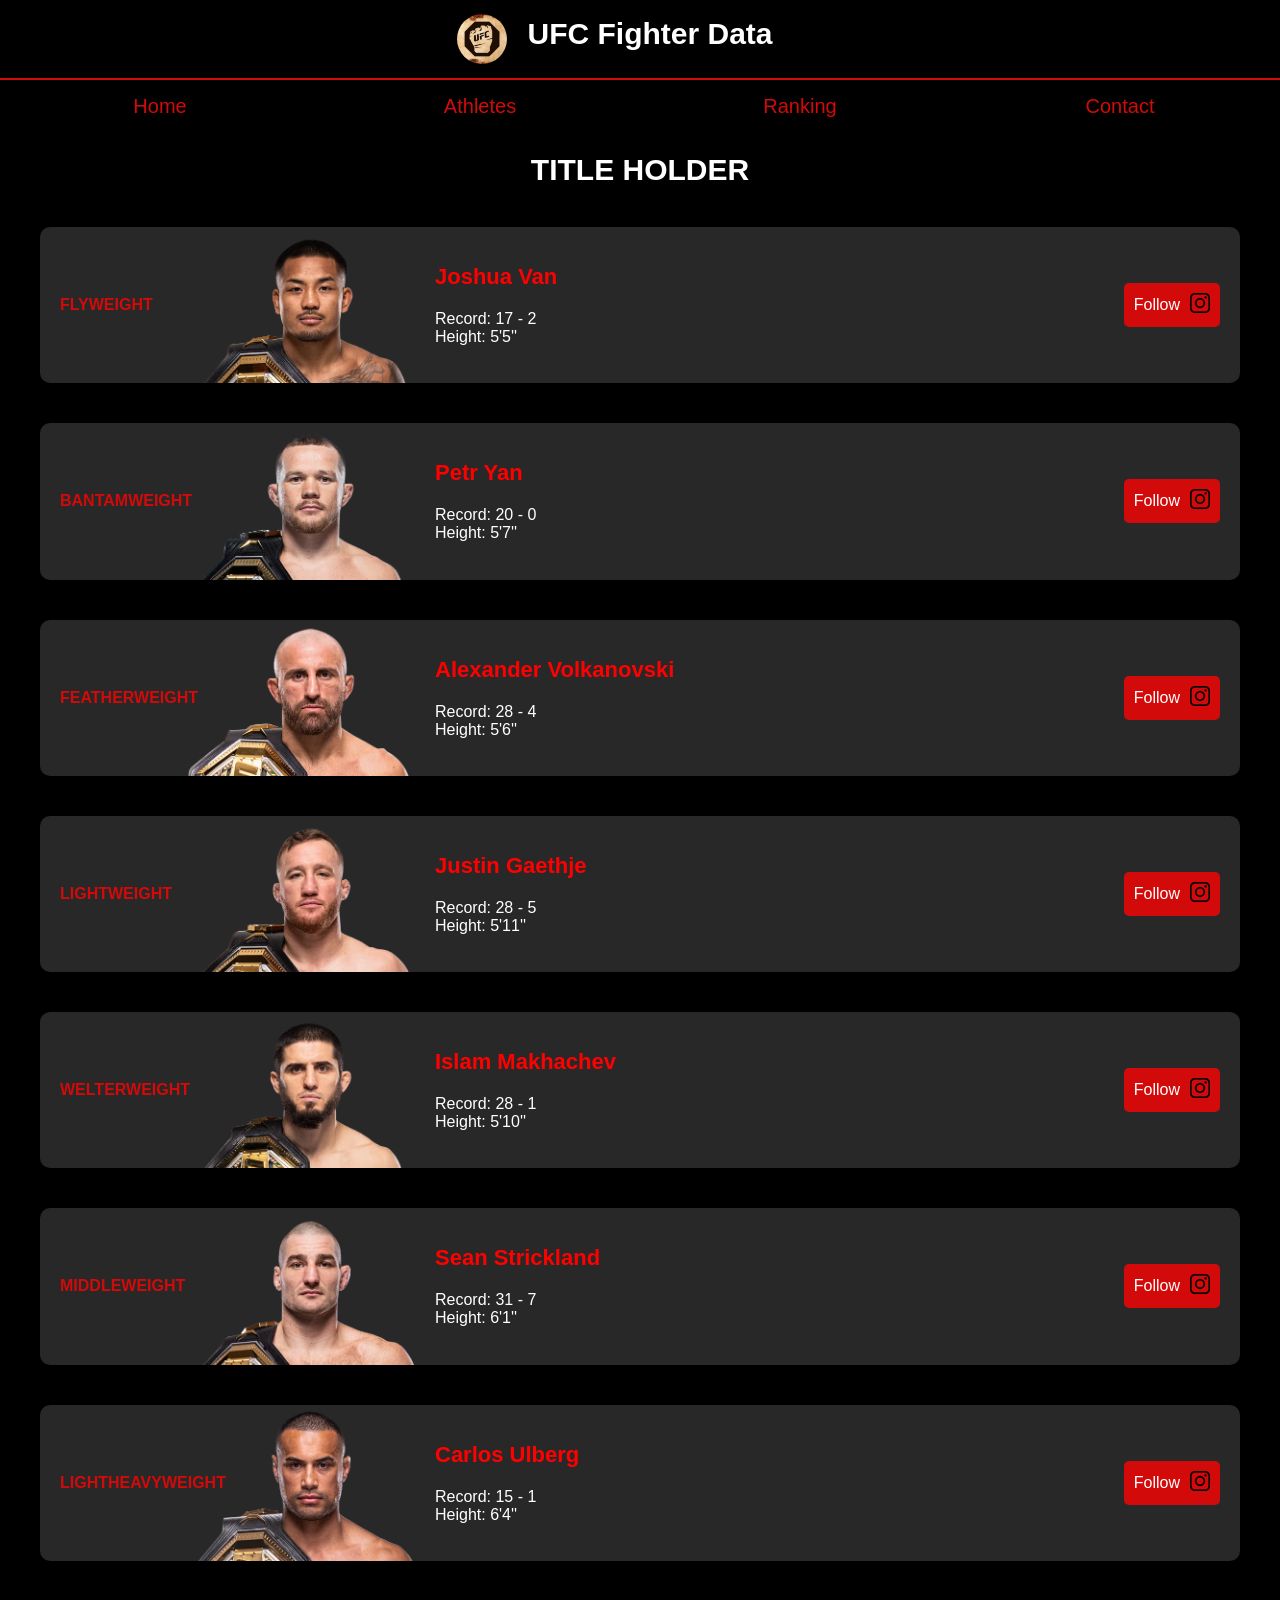
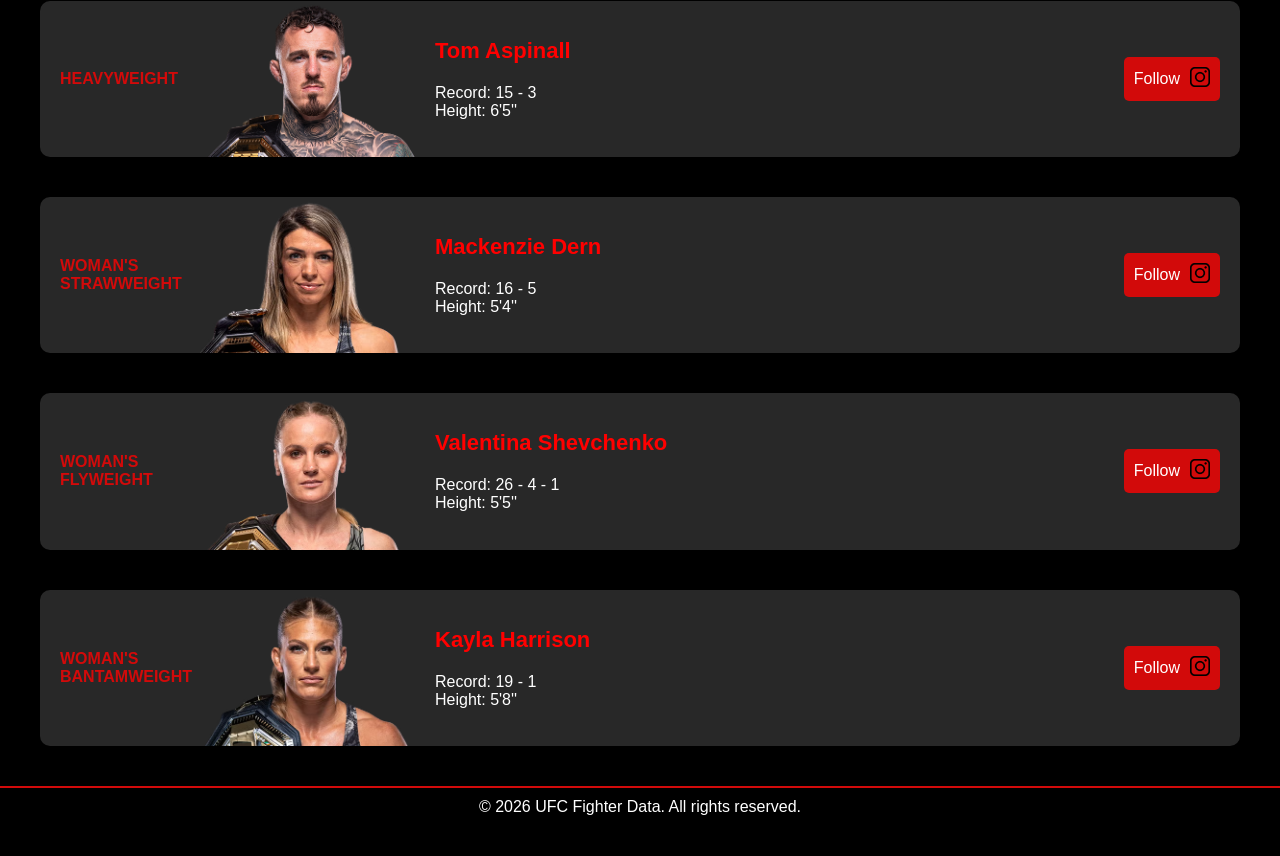
==== pages/athletes.html @ ac6c0c74 "Initial commit" ====
<!DOCTYPE html>
<html lang="en">
<head>
    <meta charset="UTF-8">
    <meta name="viewport" content="width=device-width, initial-scale=1.0">
    <link rel="icon" type="image/png" href="../images/favicon/favicon-96x96.png" sizes="96x96" >
    <link rel="icon" type="image/svg+xml" href="../images/favicon/favicon.svg" >
    <link rel="shortcut icon" href="../images/favicon/favicon.ico" >
    <link rel="apple-touch-icon" sizes="180x180" href="../images/favicon/apple-touch-icon.png" >
    <meta name="apple-mobile-web-app-title" content="UFC Data" >
    <link rel="manifest" href="../images/favicon/site.webmanifest" >
    <title>Athletes</title>
    <link rel="stylesheet" href="../styles/base.css">
    <link rel="stylesheet" href="../styles/athletes.css">
</head>
<body>
    <header>
        <img class="logo" src="../images/favicon/favicon-96x96.png" alt="UFC Logo">
        <h1>UFC Fighter Data</h1>

    </header>
    <button id="menu-button" class="menu-button">
        ☰
    </button>
        <nav id="menu">
            <ul>
                <li><a href="../index.html">Home</a></li>
                <li><a href="athletes.html">Athletes</a></li>
                <li><a href="ranking.html">Ranking</a></li>
                <li><a href="contact.html">Contact</a></li>
            </ul>
        </nav>
    
    <main>
        
            <h2>TITLE HOLDER</h2>

            <div class="athletes-container">

                <!-- Fighter 1 -->
                <div class="athletes-box">
                    <p class="weight-class3">FLYWEIGHT</p>
                    <img src="../images/VAN_JOSHUA_BELT.avif" alt="Joshua Van">

                    <div class="athletes-info">
                        <h3>Joshua Van</h3>

                        <p>Record: 17 - 2 </p>
                        <p>Height: 5'5''</p>
                    </div>
                        <div class="profile-link">
                        Follow
                        <a href="https://www.instagram.com/thefearlessmma1/" target="_blank" aria-label="Follow on Instagram">
                            <img src="../images/instagram.png" alt="Instagram">
                        </a>
                    </div>
                    
                </div>

                <!-- Fighter 2 -->
                <div class="athletes-box">
                    <p class="weight-class3">BANTAMWEIGHT</p>
                    <img src="../images/YAN_PETR_BELT.avif" alt="Petr Yan">

                    <div class="athletes-info">
                        <h3>Petr Yan</h3>

                        <p>Record: 20 - 0</p>
                        <p>Height: 5'7''</p>
                    </div>
                        
                    <div class="profile-link">
                        Follow
                        <a href="https://www.instagram.com/petr_yan/" target="_blank" aria-label="Follow on Instagram">
                            <img src="../images/instagram.png" alt="Instagram">
                        </a>
                    </div>
                    
                    
                </div>

                <!-- Fighter 3 -->
                <div class="athletes-box">
                    <p class="weight-class3">FEATHERWEIGHT</p>
                    <img src="../images/VOLKANOVSKI_ALEXANDER_BELT.avif" alt="Alexander Volkanovski">

                    <div class="athletes-info">
                        <h3>Alexander Volkanovski</h3>

                        

                        <p>Record: 28 - 4</p>
                        <p>Height: 5'6''</p>
                    </div>
                    <div class="profile-link">
                        Follow
                        <a href="https://www.instagram.com/alexvolkanovski/" target="_blank" aria-label="Follow on Instagram">
                            <img src="../images/instagram.png" alt="Instagram">
                        </a>
                    </div>
                    
                </div>


                <!-- Fighter 4 -->
                <div class="athletes-box">
                    <p class="weight-class3">LIGHTWEIGHT</p>
                    <img src="../images/GAETHJE_JUSTIN_BELT.avif" alt="Justin Gaethje">

                    <div class="athletes-info">
                        <h3>Justin Gaethje</h3>

                        <p>Record: 28 - 5</p>
                        <p>Height: 5'11''</p>
                    </div>
                    <div class="profile-link">
                        Follow
                        <a href="https://www.instagram.com/justin_gaethje/" target="_blank" aria-label="Follow on Instagram">
                            <img src="../images/instagram.png" alt="Instagram">
                        </a>
                    </div>
                    
                </div>

                <!-- Fighter 5 -->
                <div class="athletes-box">
                    <p class="weight-class3">WELTERWEIGHT</p>
                    <img src="../images/MAKHACHEV_ISLAM_BELT.avif" alt="Islam Makachev">

                    <div class="athletes-info">
                        <h3>Islam Makhachev</h3>

                        <p>Record: 28 - 1</p>
                        <p>Height: 5'10''</p>
                    </div>
                    <div class="profile-link">
                        Follow
                        <a href="https://www.instagram.com/islam_makhachev/" target="_blank" aria-label="Follow on Instagram">
                            <img src="../images/instagram.png" alt="Instagram">
                        </a>
                    </div>
                    
                </div>

            

                <!-- Fighter 6 -->
                <div class="athletes-box">
                    <p class="weight-class3">MIDDLEWEIGHT</p>
                    <img src="../images/STRICKLAND_SEAN_BELT.avif" alt="Sean Strickland">

                    <div class="athletes-info">
                        <h3>Sean Strickland</h3>

                        <p>Record: 31 - 7</p>
                        <p>Height: 6'1''</p>
                    </div>
                    <div class="profile-link">
                        Follow
                        <a href="https://www.instagram.com/stricklandmma/" target="_blank" aria-label="Follow on Instagram">
                            <img src="../images/instagram.png" alt="Instagram">
                        </a>
                    </div>
                    
                </div>


                <!-- Fighter 7 -->
                <div class="athletes-box">
                    <p class="weight-class3">LIGHTHEAVYWEIGHT</p>
                    <img src="../images/ULBERG_CARLOS_BELTMOCK.png" alt="Carlos Ulberg">

                    <div class="athletes-info">
                        <h3>Carlos Ulberg</h3>

                        <p>Record: 15 - 1</p>
                        <p>Height: 6'4''</p>
                    </div>
                    <div class="profile-link">
                        Follow
                        <a href="https://www.instagram.com/carlosulberg" target="_blank" aria-label="Follow on Instagram">
                            <img src="../images/instagram.png" alt="Instagram">
                        </a>
                    </div>
                    
                </div>

                <!-- Fighter 8 -->
                <div class="athletes-box">
                    <p class="weight-class3">HEAVYWEIGHT</p>
                    <img src="../images/ASPINALL_TOM_BELT.png" alt="Tom Aspinall">

                    <div class="athletes-info">
                        <h3>Tom Aspinall</h3>

                        <p>Record: 15 - 3</p>
                        <p>Height: 6'5''</p>
                    </div>
                    <div class="profile-link">
                        Follow
                        <a href="https://www.instagram.com/tomaspinallofficial" target="_blank" aria-label="Follow on Instagram">
                            <img src="../images/instagram.png" alt="Instagram">
                        </a>
                    </div>
                    
                </div>

                <!-- Fighter 9 -->
                <div class="athletes-box">
                    <p class="weight-class3">WOMAN'S STRAWWEIGHT</p>
                    <img src="../images/DERN_MACKENZIE_BELT.avif" alt="Mackenzie Dern">

                    <div class="athletes-info">
                        <h3>Mackenzie Dern</h3>

                        <p>Record: 16 - 5</p>
                        <p>Height: 5'4''</p>
                    </div>
                    <div class="profile-link">
                        Follow
                        <a href="https://www.instagram.com/mackenziedern" target="_blank" aria-label="Follow on Instagram">
                            <img src="../images/instagram.png" alt="Instagram">
                        </a>
                    </div>
                    
                </div>


                <!-- Fighter 10 -->
                <div class="athletes-box">
                    <p class="weight-class3">WOMAN'S FLYWEIGHT</p>
                    <img src="../images/SHEVCHENKO_VALENTINA_BELT.avif" alt="Valentina Shevchenko">

                    <div class="athletes-info">
                        <h3>Valentina Shevchenko</h3>

                        <p>Record: 26 - 4 - 1</p>
                        <p>Height: 5'5''</p>
                    </div>
                    <div class="profile-link">
                        Follow
                        <a href="https://www.instagram.com/bulletvalentina" target="_blank" aria-label="Follow on Instagram">
                            <img src="../images/instagram.png" alt="Instagram">
                        </a>
                    </div>
                    
                </div>

                <!-- Fighter 11 -->
                <div class="athletes-box">
                    <p class="weight-class3">WOMAN'S BANTAMWEIGHT</p>
                    <img src="../images/HARRISON_KAYLA_BELTMOCK.avif" alt="Kayla Harrison">

                    <div class="athletes-info">
                        <h3>Kayla Harrison</h3>

                        <p>Record: 19 - 1</p>
                        <p>Height: 5'8''</p>
                    </div>
                    <div class="profile-link">
                        Follow
                        <a href="https://www.instagram.com/kaylaharrisonofficial" target="_blank" aria-label="Follow on Instagram">
                            <img src="../images/instagram.png" alt="Instagram">
                        </a>
                    </div>
                    
                </div>

            </div>
        
        
        
    </main>
    <footer>
        <p>&copy; 2026 UFC Fighter Data. All rights reserved.</p>
    </footer>

    <script>
      const button = document.getElementById("menu-button");
      const menu = document.getElementById("menu");

      button.addEventListener("click", function () {
        menu.classList.toggle("show");
      });
    </script>
</body>
</html>
---- styles/base.css ----
*{
    margin: 0;
    padding: 0;
    box-sizing: border-box;
    font-family:Arial, Helvetica, sans-serif;
}

body{
    background-color:black;
    color: #fff;
    
}
main{
    max-width: 1200px;
    margin: 0 auto;
}

/* ===== Mobile First ===== */

 header{
    background-color: black;
    border-bottom: 2px solid #D20A0A;
    color: white;
    display: flex;
    flex-direction: column;
    align-items: center;
    flex-wrap: wrap;
    height: auto;
    padding: 10px;
   
}



h1{
    font-size: 30px;
    margin-bottom: 10px;
}


nav{
    font-size: 20px;
    display: none;
}

.menu-button{
    background-color: #111;
    color: white;
    width: 40px;
    height: 40px;
    
    
}
nav.show{
    display: block;
}

nav ul{
    display: flex;
    list-style: none;
    flex-direction: column;
    width: 100%;
    position: relative;
    left: 20px;
}

nav ul li{
    padding: 15px;
    border-bottom: 1px solid #D20A0A;
    display: block;
    width: 100%;
}

nav li:last-child{
    border: none;
}

nav a{
    text-decoration: none;
    color: #D20A0A; 
    transition: 0.3s;
}

nav li:hover{
    background-color: #1a1a1a;
    
    
}

.section-title{
    margin:30px;
}
.logo{
    width: 50px;
    height: 50px;
    border-radius: 50%;
    margin-right: 20px;
    
}

.banner{
    width: 100%;
    height: auto;
    display: block;
    margin: 20px auto;
    border-radius: 10px;
}

.banner-text h2{
    font-size: 30px;
}

.banner-text h3{
    top: -115px;
}

.banner-text h2,
.banner-text h3{
    display: flex;
    justify-content: center;
    align-items: center;
    margin-top: 20px;
    position: relative;
    top: -100px;
    left: 20px;
    color: white;
}




.featured-content .tag{
    color: #D20A0A;
    font-weight: bold;
    text-align: center;
}

.featured-content h2{
    font-size: 34px;
    margin-bottom: 10px;
    margin-top: 10px;
}

.description{
    font-size: 15px;
    margin-bottom: 20px;
}

.featured{
    display: flex;
    flex-direction: column;
    align-items: center;
    background: rgb(40, 40, 40);
    border-radius: 12px;
    overflow: hidden;
    padding: 40px;
    gap: 20px;
}

.featured-image{
    width: 100%;
    display: flex;
    justify-content: center;
    align-items: center;
}

.featured-image img{
    width: 100%;
    max-width: 300px;
    height: auto;
    object-fit: contain;
    border-radius: 10px;

}

.featured-content{
    width: 100%;
    color: white;
    text-align: center;
}

.btn{
    text-decoration: none;
    color: white;
    background-color: #D20A0A;
    padding: 10px;
    border-radius: 5px;
    width: auto;
    white-space: nowrap;
    display: inline-block;
}

.fighter-info h3{
    color: #D20A0A;
}
.fighter-info p{
    color: #fff;
}

.fighter-info{
    margin-top: 10px;
    display: flex;
    flex-direction: column;
    flex: 1;
}

.profile-link{
    align-self: center;
    margin-left: auto;
    margin-right: 20px;
    text-decoration: none;
    color: #fff;
    background-color: #D20A0A;
    padding: 10px;
    border-radius: 5px;
    display: flex;
    align-items: center;
    gap: 10px;

}
.profile-link img{
    width: 20px;
    height: auto;
}

.profile-link{
    transition: transform 0.3s ease;
    margin-top: 5px;    
}

.profile-link:hover{
    transform: scale(1.1); 
}
.fighter-card{
    background-color: rgb(40, 40, 40);
    margin: 20px auto;
    padding: 10px 0;
    display: flex;
    flex-direction: column;
    align-items: center;
    border-radius: 10px;
    gap: 10px;
    max-width: 350px;
    
}

.fighter-card div{
    margin-left: 20px;
}

.fighter-info .weight-class{
    font-weight: bold;
    margin-top: 10px;
}

footer{
    background-color: black;
    border-top: 2px solid #D20A0A;
    color: white;
    text-align: center;
    padding: 10px;
    width: 100%;
    height: 70px;
    margin-top: 25px;
    
}

/* ===== Tablet ===== */

@media (min-width: 768px){

    header{
        flex-direction: row;
        justify-content: center;
        height: 80px;
        
    }

    h1{
        margin-right: 50px;
    }

    .menu-button{
        display: none;
    }
    nav{
        display: block;
    }
    nav ul{
        flex-direction: row;
        
        position: static;
        margin: 0;
        flex: 1;
    }

    nav ul li{
        border: none;
        text-align: center;
        
    }

    .fighter-card{
    background-color: rgb(40, 40, 40);
    margin-bottom: 10px;
    display: flex;
    flex-direction: row;
    justify-items: center;
    border-radius: 10px;
    max-width: 1200px;
    }


    .featured-content .tag{
        text-align: left;
    }
    .banner{
        width: 90%;
    }

    .featured{
        flex-direction: row;
        justify-content: flex-start;
        gap: 40px;
    }

    .featured-image{
        width: auto;
        flex-shrink: 0;
        justify-content: flex-start; /* sang trái */
    }

    .featured-image img{
        width: 300px;      /* chỉnh nhỏ lại */
        max-width: none;
    }

    .featured-content{
        width: auto;
        flex: 1;
        text-align: left;
    }
    
   
    .profile-link{
        margin-right: 30px;
    }
    

}

/* Desktop Screen */
@media(min-width: 1024px){
    .menu-button{
        display: none;
    }
    

   
}
---- styles/athletes.css ----
h2{
    color: white;
    font-size: 30px;
    text-align: center;
    margin: 20px;
}

.athletes-box{
    display: flex;
    flex-direction: column;
    margin: 40px auto;
    background-color: rgb(40, 40, 40);
    border-radius: 10px;
    align-items: center;
   
    max-width: 350px;
}

.athletes-box .profile-link{
    margin: 15px auto;
}

.athletes-box > img{
    width: 250px;
}

.athletes-info{
    flex: 1;
}
.athletes-info h3{
    color: red;
    margin-bottom: 20px;
}

.weight-class3{
    color: #D20A0A;
    align-self: center;
    margin-left: 20px;
    font-weight: bold;
    width: 125px;
    flex-shrink: 0;
}

/* Tablet Screen */
@media(min-width:768px){
    .athletes-box img{
        margin: 0 auto;
    }
    .athletes-box{
    display: flex;
    flex-direction: row;
    margin-bottom: 40px;
    background-color: rgb(40, 40, 40);
    border-radius: 10px;
    max-width: 1200px;
    padding-right: 20px;
    }
    .athletes-info h3{
        font-size: 22px;
    }
}

/* Destop Screen */
@media(min-width:1024px) {

}
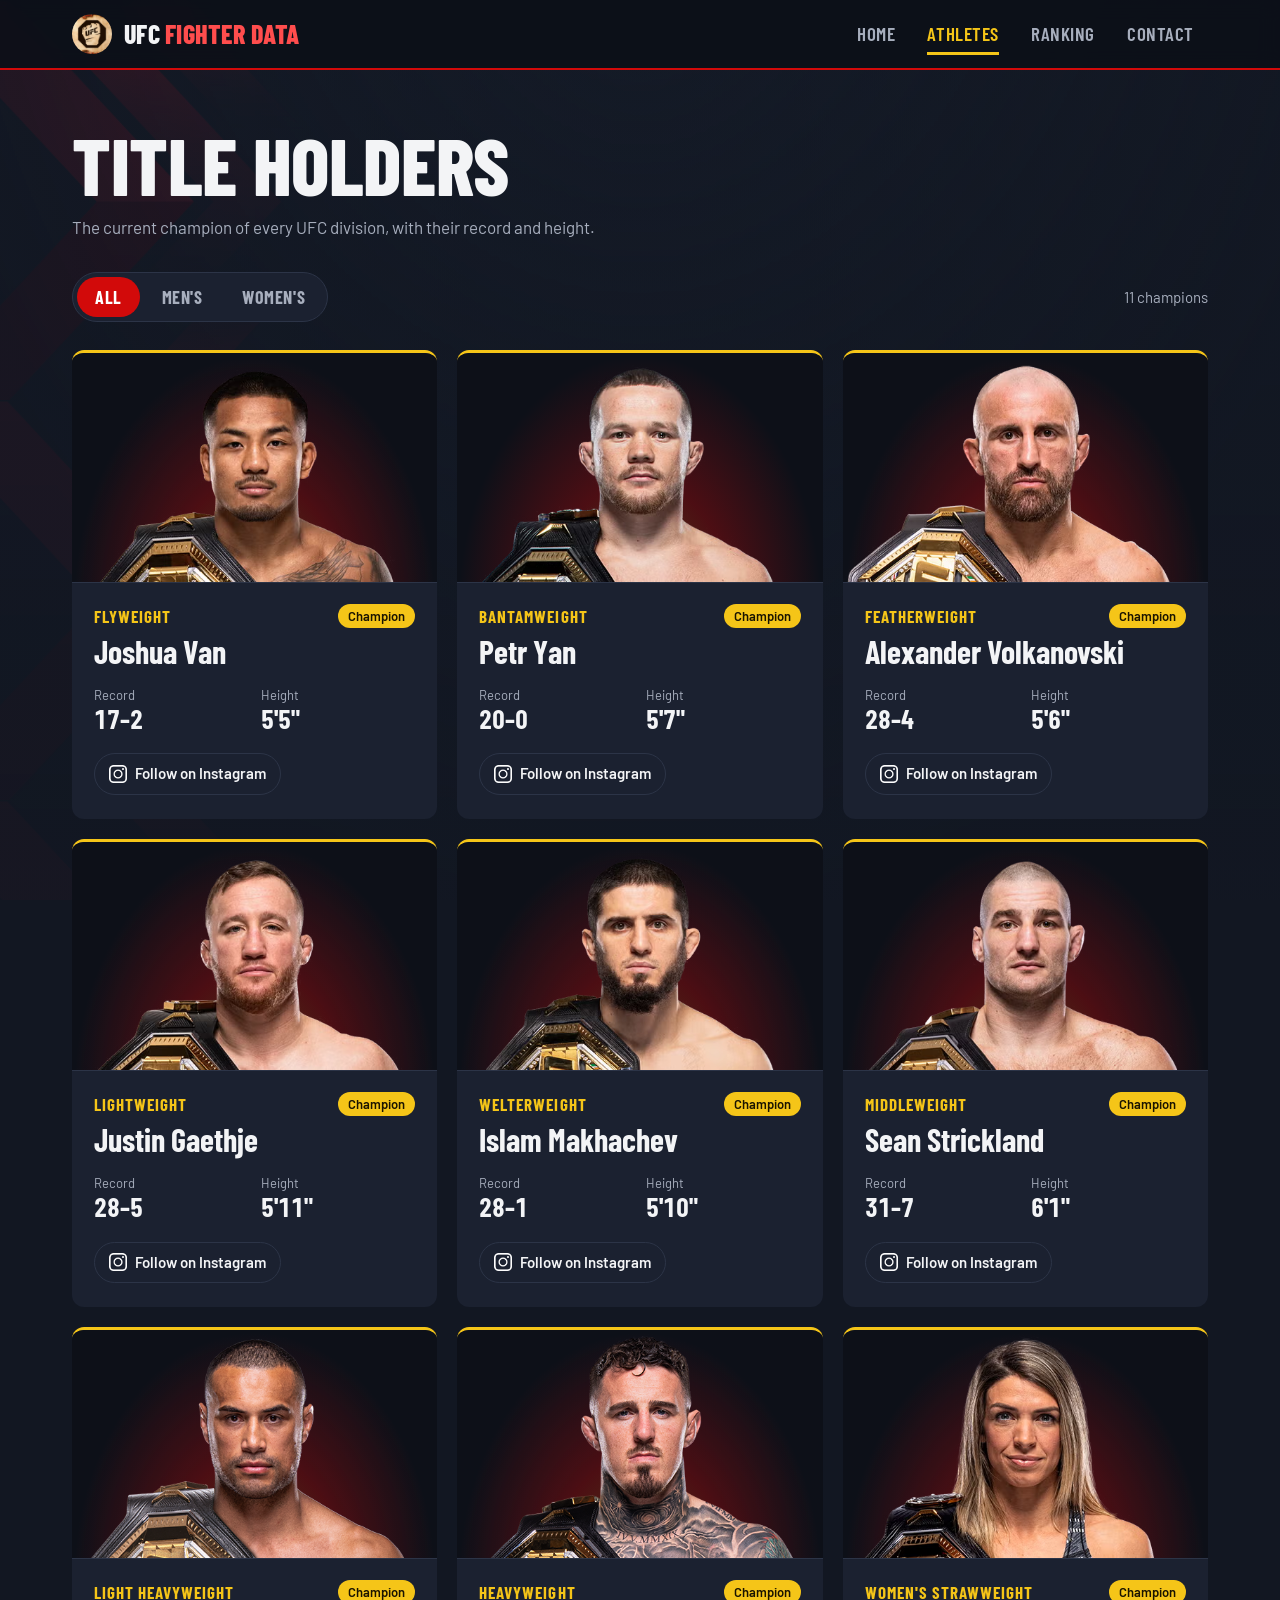
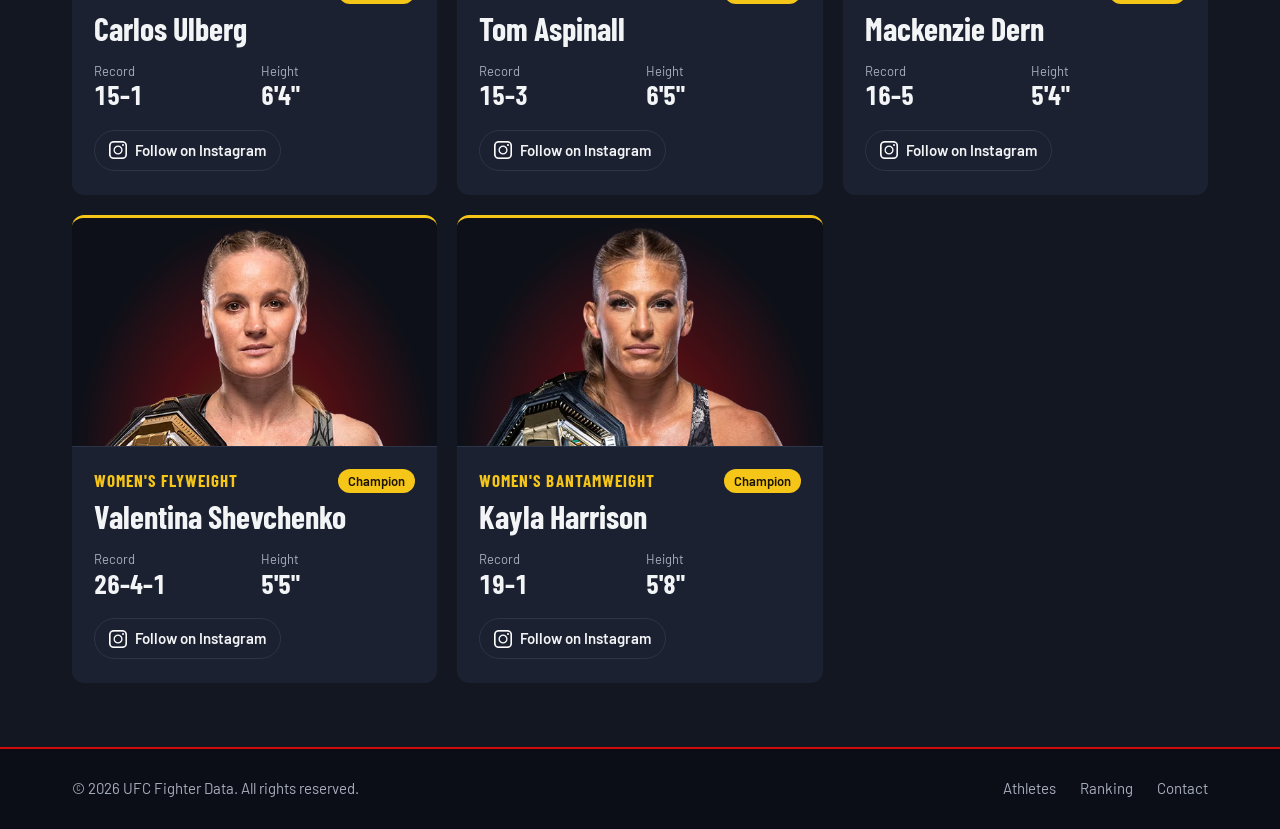
==== commit c1d245d3: "Redesign: polished black-red-gold look, new fonts, champion filter, fixes - Barlow / Barlow Condense" ====
--- a/pages/athletes.html
+++ b/pages/athletes.html
@@ -3,285 +3,320 @@
 <head>
     <meta charset="UTF-8">
     <meta name="viewport" content="width=device-width, initial-scale=1.0">
-    <link rel="icon" type="image/png" href="../images/favicon/favicon-96x96.png" sizes="96x96" >
-    <link rel="icon" type="image/svg+xml" href="../images/favicon/favicon.svg" >
-    <link rel="shortcut icon" href="../images/favicon/favicon.ico" >
-    <link rel="apple-touch-icon" sizes="180x180" href="../images/favicon/apple-touch-icon.png" >
-    <meta name="apple-mobile-web-app-title" content="UFC Data" >
-    <link rel="manifest" href="../images/favicon/site.webmanifest" >
-    <title>Athletes</title>
+    <meta name="description" content="The current champion of every UFC division.">
+    <link rel="icon" type="image/png" href="../images/favicon/favicon-96x96.png" sizes="96x96">
+    <link rel="icon" type="image/svg+xml" href="../images/favicon/favicon.svg">
+    <link rel="shortcut icon" href="../images/favicon/favicon.ico">
+    <link rel="apple-touch-icon" sizes="180x180" href="../images/favicon/apple-touch-icon.png">
+    <meta name="apple-mobile-web-app-title" content="UFC Data">
+    <link rel="manifest" href="../images/favicon/site.webmanifest">
+    <title>Athletes | UFC Fighter Data</title>
+    <link rel="preconnect" href="https://fonts.googleapis.com">
+    <link rel="preconnect" href="https://fonts.gstatic.com" crossorigin>
+    <link rel="stylesheet" href="https://fonts.googleapis.com/css2?family=Barlow+Condensed:wght@600;700;800&family=Barlow:wght@400;500;600&display=swap">
     <link rel="stylesheet" href="../styles/base.css">
     <link rel="stylesheet" href="../styles/athletes.css">
 </head>
 <body>
-    <header>
-        <img class="logo" src="../images/favicon/favicon-96x96.png" alt="UFC Logo">
-        <h1>UFC Fighter Data</h1>
-
+    <a class="skip-link" href="#main">Skip to content</a>
+
+    <header class="site-header">
+        <div class="wrap">
+            <a class="brand" href="../index.html">
+                <img src="../images/favicon/favicon-96x96.png" alt="">
+                <span>UFC <b>Fighter Data</b></span>
+            </a>
+
+            <button id="menu-button" class="menu-button" aria-label="Open menu" aria-expanded="false" aria-controls="menu">
+                <span></span><span></span><span></span>
+            </button>
+
+            <nav id="menu" class="site-nav" aria-label="Main">
+                <ul>
+                    <li><a href="../index.html">Home</a></li>
+                    <li><a href="athletes.html" aria-current="page">Athletes</a></li>
+                    <li><a href="ranking.html">Ranking</a></li>
+                    <li><a href="contact.html">Contact</a></li>
+                </ul>
+            </nav>
+        </div>
     </header>
-    <button id="menu-button" class="menu-button">
-        ☰
-    </button>
-        <nav id="menu">
-            <ul>
-                <li><a href="../index.html">Home</a></li>
-                <li><a href="athletes.html">Athletes</a></li>
-                <li><a href="ranking.html">Ranking</a></li>
-                <li><a href="contact.html">Contact</a></li>
-            </ul>
-        </nav>
-    
-    <main>
-        
-            <h2>TITLE HOLDER</h2>
-
-            <div class="athletes-container">
+
+    <main id="main">
+        <header class="page-head">
+            <h1>Title holders</h1>
+            <p>The current champion of every UFC division, with their record and height.</p>
+        </header>
+
+        <div class="filter-bar">
+            <div class="filters" role="group" aria-label="Show divisions">
+                <button type="button" data-filter="all" aria-pressed="true">All</button>
+                <button type="button" data-filter="men" aria-pressed="false">Men's</button>
+                <button type="button" data-filter="women" aria-pressed="false">Women's</button>
+            </div>
+            <p id="champ-count" class="count" aria-live="polite">11 champions</p>
+        </div>
+
+        <div class="athletes-container">
 
                 <!-- Fighter 1 -->
-                <div class="athletes-box">
-                    <p class="weight-class3">FLYWEIGHT</p>
-                    <img src="../images/VAN_JOSHUA_BELT.avif" alt="Joshua Van">
-
-                    <div class="athletes-info">
-                        <h3>Joshua Van</h3>
-
-                        <p>Record: 17 - 2 </p>
-                        <p>Height: 5'5''</p>
-                    </div>
-                        <div class="profile-link">
-                        Follow
-                        <a href="https://www.instagram.com/thefearlessmma1/" target="_blank" aria-label="Follow on Instagram">
-                            <img src="../images/instagram.png" alt="Instagram">
-                        </a>
-                    </div>
-                    
-                </div>
+                <article class="champ" data-division="men">
+                    <div class="champ-photo">
+                        <img src="../images/VAN_JOSHUA_BELT.avif" alt="Joshua Van with the UFC title belt" loading="lazy">
+                    </div>
+                    <div class="champ-body">
+                        <div class="champ-meta">
+                            <p class="division-name">Flyweight</p>
+                            <span class="belt">Champion</span>
+                        </div>
+                        <h2>Joshua Van</h2>
+                        <dl class="stats">
+                            <div><dt>Record</dt><dd>17–2</dd></div>
+                            <div><dt>Height</dt><dd>5'5"</dd></div>
+                        </dl>
+                        <a class="follow" href="https://www.instagram.com/thefearlessmma1/" target="_blank" rel="noopener">
+                            <img src="../images/instagram-white.png" alt="" width="18" height="18">
+                            Follow on Instagram
+                        </a>
+                    </div>
+                </article>
 
                 <!-- Fighter 2 -->
-                <div class="athletes-box">
-                    <p class="weight-class3">BANTAMWEIGHT</p>
-                    <img src="../images/YAN_PETR_BELT.avif" alt="Petr Yan">
-
-                    <div class="athletes-info">
-                        <h3>Petr Yan</h3>
-
-                        <p>Record: 20 - 0</p>
-                        <p>Height: 5'7''</p>
-                    </div>
-                        
-                    <div class="profile-link">
-                        Follow
-                        <a href="https://www.instagram.com/petr_yan/" target="_blank" aria-label="Follow on Instagram">
-                            <img src="../images/instagram.png" alt="Instagram">
-                        </a>
-                    </div>
-                    
-                    
-                </div>
+                <article class="champ" data-division="men">
+                    <div class="champ-photo">
+                        <img src="../images/YAN_PETR_BELT.avif" alt="Petr Yan with the UFC title belt" loading="lazy">
+                    </div>
+                    <div class="champ-body">
+                        <div class="champ-meta">
+                            <p class="division-name">Bantamweight</p>
+                            <span class="belt">Champion</span>
+                        </div>
+                        <h2>Petr Yan</h2>
+                        <dl class="stats">
+                            <div><dt>Record</dt><dd>20–0</dd></div>
+                            <div><dt>Height</dt><dd>5'7"</dd></div>
+                        </dl>
+                        <a class="follow" href="https://www.instagram.com/petr_yan/" target="_blank" rel="noopener">
+                            <img src="../images/instagram-white.png" alt="" width="18" height="18">
+                            Follow on Instagram
+                        </a>
+                    </div>
+                </article>
 
                 <!-- Fighter 3 -->
-                <div class="athletes-box">
-                    <p class="weight-class3">FEATHERWEIGHT</p>
-                    <img src="../images/VOLKANOVSKI_ALEXANDER_BELT.avif" alt="Alexander Volkanovski">
-
-                    <div class="athletes-info">
-                        <h3>Alexander Volkanovski</h3>
-
-                        
-
-                        <p>Record: 28 - 4</p>
-                        <p>Height: 5'6''</p>
-                    </div>
-                    <div class="profile-link">
-                        Follow
-                        <a href="https://www.instagram.com/alexvolkanovski/" target="_blank" aria-label="Follow on Instagram">
-                            <img src="../images/instagram.png" alt="Instagram">
-                        </a>
-                    </div>
-                    
-                </div>
-
+                <article class="champ" data-division="men">
+                    <div class="champ-photo">
+                        <img src="../images/VOLKANOVSKI_ALEXANDER_BELT.avif" alt="Alexander Volkanovski with the UFC title belt" loading="lazy">
+                    </div>
+                    <div class="champ-body">
+                        <div class="champ-meta">
+                            <p class="division-name">Featherweight</p>
+                            <span class="belt">Champion</span>
+                        </div>
+                        <h2>Alexander Volkanovski</h2>
+                        <dl class="stats">
+                            <div><dt>Record</dt><dd>28–4</dd></div>
+                            <div><dt>Height</dt><dd>5'6"</dd></div>
+                        </dl>
+                        <a class="follow" href="https://www.instagram.com/alexvolkanovski/" target="_blank" rel="noopener">
+                            <img src="../images/instagram-white.png" alt="" width="18" height="18">
+                            Follow on Instagram
+                        </a>
+                    </div>
+                </article>
 
                 <!-- Fighter 4 -->
-                <div class="athletes-box">
-                    <p class="weight-class3">LIGHTWEIGHT</p>
-                    <img src="../images/GAETHJE_JUSTIN_BELT.avif" alt="Justin Gaethje">
-
-                    <div class="athletes-info">
-                        <h3>Justin Gaethje</h3>
-
-                        <p>Record: 28 - 5</p>
-                        <p>Height: 5'11''</p>
-                    </div>
-                    <div class="profile-link">
-                        Follow
-                        <a href="https://www.instagram.com/justin_gaethje/" target="_blank" aria-label="Follow on Instagram">
-                            <img src="../images/instagram.png" alt="Instagram">
-                        </a>
-                    </div>
-                    
-                </div>
+                <article class="champ" data-division="men">
+                    <div class="champ-photo">
+                        <img src="../images/GAETHJE_JUSTIN_BELT.avif" alt="Justin Gaethje with the UFC title belt" loading="lazy">
+                    </div>
+                    <div class="champ-body">
+                        <div class="champ-meta">
+                            <p class="division-name">Lightweight</p>
+                            <span class="belt">Champion</span>
+                        </div>
+                        <h2>Justin Gaethje</h2>
+                        <dl class="stats">
+                            <div><dt>Record</dt><dd>28–5</dd></div>
+                            <div><dt>Height</dt><dd>5'11"</dd></div>
+                        </dl>
+                        <a class="follow" href="https://www.instagram.com/justin_gaethje/" target="_blank" rel="noopener">
+                            <img src="../images/instagram-white.png" alt="" width="18" height="18">
+                            Follow on Instagram
+                        </a>
+                    </div>
+                </article>
 
                 <!-- Fighter 5 -->
-                <div class="athletes-box">
-                    <p class="weight-class3">WELTERWEIGHT</p>
-                    <img src="../images/MAKHACHEV_ISLAM_BELT.avif" alt="Islam Makachev">
-
-                    <div class="athletes-info">
-                        <h3>Islam Makhachev</h3>
-
-                        <p>Record: 28 - 1</p>
-                        <p>Height: 5'10''</p>
-                    </div>
-                    <div class="profile-link">
-                        Follow
-                        <a href="https://www.instagram.com/islam_makhachev/" target="_blank" aria-label="Follow on Instagram">
-                            <img src="../images/instagram.png" alt="Instagram">
-                        </a>
-                    </div>
-                    
-                </div>
-
-            
+                <article class="champ" data-division="men">
+                    <div class="champ-photo">
+                        <img src="../images/MAKHACHEV_ISLAM_BELT.avif" alt="Islam Makhachev with the UFC title belt" loading="lazy">
+                    </div>
+                    <div class="champ-body">
+                        <div class="champ-meta">
+                            <p class="division-name">Welterweight</p>
+                            <span class="belt">Champion</span>
+                        </div>
+                        <h2>Islam Makhachev</h2>
+                        <dl class="stats">
+                            <div><dt>Record</dt><dd>28–1</dd></div>
+                            <div><dt>Height</dt><dd>5'10"</dd></div>
+                        </dl>
+                        <a class="follow" href="https://www.instagram.com/islam_makhachev/" target="_blank" rel="noopener">
+                            <img src="../images/instagram-white.png" alt="" width="18" height="18">
+                            Follow on Instagram
+                        </a>
+                    </div>
+                </article>
 
                 <!-- Fighter 6 -->
-                <div class="athletes-box">
-                    <p class="weight-class3">MIDDLEWEIGHT</p>
-                    <img src="../images/STRICKLAND_SEAN_BELT.avif" alt="Sean Strickland">
-
-                    <div class="athletes-info">
-                        <h3>Sean Strickland</h3>
-
-                        <p>Record: 31 - 7</p>
-                        <p>Height: 6'1''</p>
-                    </div>
-                    <div class="profile-link">
-                        Follow
-                        <a href="https://www.instagram.com/stricklandmma/" target="_blank" aria-label="Follow on Instagram">
-                            <img src="../images/instagram.png" alt="Instagram">
-                        </a>
-                    </div>
-                    
-                </div>
-
+                <article class="champ" data-division="men">
+                    <div class="champ-photo">
+                        <img src="../images/STRICKLAND_SEAN_BELT.avif" alt="Sean Strickland with the UFC title belt" loading="lazy">
+                    </div>
+                    <div class="champ-body">
+                        <div class="champ-meta">
+                            <p class="division-name">Middleweight</p>
+                            <span class="belt">Champion</span>
+                        </div>
+                        <h2>Sean Strickland</h2>
+                        <dl class="stats">
+                            <div><dt>Record</dt><dd>31–7</dd></div>
+                            <div><dt>Height</dt><dd>6'1"</dd></div>
+                        </dl>
+                        <a class="follow" href="https://www.instagram.com/stricklandmma/" target="_blank" rel="noopener">
+                            <img src="../images/instagram-white.png" alt="" width="18" height="18">
+                            Follow on Instagram
+                        </a>
+                    </div>
+                </article>
 
                 <!-- Fighter 7 -->
-                <div class="athletes-box">
-                    <p class="weight-class3">LIGHTHEAVYWEIGHT</p>
-                    <img src="../images/ULBERG_CARLOS_BELTMOCK.png" alt="Carlos Ulberg">
-
-                    <div class="athletes-info">
-                        <h3>Carlos Ulberg</h3>
-
-                        <p>Record: 15 - 1</p>
-                        <p>Height: 6'4''</p>
-                    </div>
-                    <div class="profile-link">
-                        Follow
-                        <a href="https://www.instagram.com/carlosulberg" target="_blank" aria-label="Follow on Instagram">
-                            <img src="../images/instagram.png" alt="Instagram">
-                        </a>
-                    </div>
-                    
-                </div>
+                <article class="champ" data-division="men">
+                    <div class="champ-photo">
+                        <img src="../images/ULBERG_CARLOS_BELTMOCK.png" alt="Carlos Ulberg with the UFC title belt" loading="lazy">
+                    </div>
+                    <div class="champ-body">
+                        <div class="champ-meta">
+                            <p class="division-name">Light Heavyweight</p>
+                            <span class="belt">Champion</span>
+                        </div>
+                        <h2>Carlos Ulberg</h2>
+                        <dl class="stats">
+                            <div><dt>Record</dt><dd>15–1</dd></div>
+                            <div><dt>Height</dt><dd>6'4"</dd></div>
+                        </dl>
+                        <a class="follow" href="https://www.instagram.com/carlosulberg" target="_blank" rel="noopener">
+                            <img src="../images/instagram-white.png" alt="" width="18" height="18">
+                            Follow on Instagram
+                        </a>
+                    </div>
+                </article>
 
                 <!-- Fighter 8 -->
-                <div class="athletes-box">
-                    <p class="weight-class3">HEAVYWEIGHT</p>
-                    <img src="../images/ASPINALL_TOM_BELT.png" alt="Tom Aspinall">
-
-                    <div class="athletes-info">
-                        <h3>Tom Aspinall</h3>
-
-                        <p>Record: 15 - 3</p>
-                        <p>Height: 6'5''</p>
-                    </div>
-                    <div class="profile-link">
-                        Follow
-                        <a href="https://www.instagram.com/tomaspinallofficial" target="_blank" aria-label="Follow on Instagram">
-                            <img src="../images/instagram.png" alt="Instagram">
-                        </a>
-                    </div>
-                    
-                </div>
+                <article class="champ" data-division="men">
+                    <div class="champ-photo">
+                        <img src="../images/ASPINALL_TOM_BELT.png" alt="Tom Aspinall with the UFC title belt" loading="lazy">
+                    </div>
+                    <div class="champ-body">
+                        <div class="champ-meta">
+                            <p class="division-name">Heavyweight</p>
+                            <span class="belt">Champion</span>
+                        </div>
+                        <h2>Tom Aspinall</h2>
+                        <dl class="stats">
+                            <div><dt>Record</dt><dd>15–3</dd></div>
+                            <div><dt>Height</dt><dd>6'5"</dd></div>
+                        </dl>
+                        <a class="follow" href="https://www.instagram.com/tomaspinallofficial" target="_blank" rel="noopener">
+                            <img src="../images/instagram-white.png" alt="" width="18" height="18">
+                            Follow on Instagram
+                        </a>
+                    </div>
+                </article>
 
                 <!-- Fighter 9 -->
-                <div class="athletes-box">
-                    <p class="weight-class3">WOMAN'S STRAWWEIGHT</p>
-                    <img src="../images/DERN_MACKENZIE_BELT.avif" alt="Mackenzie Dern">
-
-                    <div class="athletes-info">
-                        <h3>Mackenzie Dern</h3>
-
-                        <p>Record: 16 - 5</p>
-                        <p>Height: 5'4''</p>
-                    </div>
-                    <div class="profile-link">
-                        Follow
-                        <a href="https://www.instagram.com/mackenziedern" target="_blank" aria-label="Follow on Instagram">
-                            <img src="../images/instagram.png" alt="Instagram">
-                        </a>
-                    </div>
-                    
-                </div>
-
+                <article class="champ" data-division="women">
+                    <div class="champ-photo">
+                        <img src="../images/DERN_MACKENZIE_BELT.avif" alt="Mackenzie Dern with the UFC title belt" loading="lazy">
+                    </div>
+                    <div class="champ-body">
+                        <div class="champ-meta">
+                            <p class="division-name">Women's Strawweight</p>
+                            <span class="belt">Champion</span>
+                        </div>
+                        <h2>Mackenzie Dern</h2>
+                        <dl class="stats">
+                            <div><dt>Record</dt><dd>16–5</dd></div>
+                            <div><dt>Height</dt><dd>5'4"</dd></div>
+                        </dl>
+                        <a class="follow" href="https://www.instagram.com/mackenziedern" target="_blank" rel="noopener">
+                            <img src="../images/instagram-white.png" alt="" width="18" height="18">
+                            Follow on Instagram
+                        </a>
+                    </div>
+                </article>
 
                 <!-- Fighter 10 -->
-                <div class="athletes-box">
-                    <p class="weight-class3">WOMAN'S FLYWEIGHT</p>
-                    <img src="../images/SHEVCHENKO_VALENTINA_BELT.avif" alt="Valentina Shevchenko">
-
-                    <div class="athletes-info">
-                        <h3>Valentina Shevchenko</h3>
-
-                        <p>Record: 26 - 4 - 1</p>
-                        <p>Height: 5'5''</p>
-                    </div>
-                    <div class="profile-link">
-                        Follow
-                        <a href="https://www.instagram.com/bulletvalentina" target="_blank" aria-label="Follow on Instagram">
-                            <img src="../images/instagram.png" alt="Instagram">
-                        </a>
-                    </div>
-                    
-                </div>
+                <article class="champ" data-division="women">
+                    <div class="champ-photo">
+                        <img src="../images/SHEVCHENKO_VALENTINA_BELT.avif" alt="Valentina Shevchenko with the UFC title belt" loading="lazy">
+                    </div>
+                    <div class="champ-body">
+                        <div class="champ-meta">
+                            <p class="division-name">Women's Flyweight</p>
+                            <span class="belt">Champion</span>
+                        </div>
+                        <h2>Valentina Shevchenko</h2>
+                        <dl class="stats">
+                            <div><dt>Record</dt><dd>26–4–1</dd></div>
+                            <div><dt>Height</dt><dd>5'5"</dd></div>
+                        </dl>
+                        <a class="follow" href="https://www.instagram.com/bulletvalentina" target="_blank" rel="noopener">
+                            <img src="../images/instagram-white.png" alt="" width="18" height="18">
+                            Follow on Instagram
+                        </a>
+                    </div>
+                </article>
 
                 <!-- Fighter 11 -->
-                <div class="athletes-box">
-                    <p class="weight-class3">WOMAN'S BANTAMWEIGHT</p>
-                    <img src="../images/HARRISON_KAYLA_BELTMOCK.avif" alt="Kayla Harrison">
-
-                    <div class="athletes-info">
-                        <h3>Kayla Harrison</h3>
-
-                        <p>Record: 19 - 1</p>
-                        <p>Height: 5'8''</p>
-                    </div>
-                    <div class="profile-link">
-                        Follow
-                        <a href="https://www.instagram.com/kaylaharrisonofficial" target="_blank" aria-label="Follow on Instagram">
-                            <img src="../images/instagram.png" alt="Instagram">
-                        </a>
-                    </div>
-                    
-                </div>
-
-            </div>
-        
-        
-        
+                <article class="champ" data-division="women">
+                    <div class="champ-photo">
+                        <img src="../images/HARRISON_KAYLA_BELTMOCK.avif" alt="Kayla Harrison with the UFC title belt" loading="lazy">
+                    </div>
+                    <div class="champ-body">
+                        <div class="champ-meta">
+                            <p class="division-name">Women's Bantamweight</p>
+                            <span class="belt">Champion</span>
+                        </div>
+                        <h2>Kayla Harrison</h2>
+                        <dl class="stats">
+                            <div><dt>Record</dt><dd>19–1</dd></div>
+                            <div><dt>Height</dt><dd>5'8"</dd></div>
+                        </dl>
+                        <a class="follow" href="https://www.instagram.com/kaylaharrisonofficial" target="_blank" rel="noopener">
+                            <img src="../images/instagram-white.png" alt="" width="18" height="18">
+                            Follow on Instagram
+                        </a>
+                    </div>
+                </article>
+
+        </div>
     </main>
-    <footer>
-        <p>&copy; 2026 UFC Fighter Data. All rights reserved.</p>
+
+    <footer class="site-footer">
+        <div class="wrap">
+            <p>&copy; 2026 UFC Fighter Data. All rights reserved.</p>
+            <nav aria-label="Footer">
+                <ul>
+                    <li><a href="athletes.html">Athletes</a></li>
+                    <li><a href="ranking.html">Ranking</a></li>
+                    <li><a href="contact.html">Contact</a></li>
+                </ul>
+            </nav>
+        </div>
     </footer>
 
-    <script>
-      const button = document.getElementById("menu-button");
-      const menu = document.getElementById("menu");
-
-      button.addEventListener("click", function () {
-        menu.classList.toggle("show");
-      });
-    </script>
+    <script src="../scripts/main.js"></script>
 </body>
-</html>+</html>
--- a/styles/base.css
+++ b/styles/base.css
@@ -1,360 +1,446 @@
-*{
+/* =========================================================
+   UFC Fighter Data — shared styles
+   Palette: night base, UFC red for action, belt gold for titles
+   ========================================================= */
+
+:root{
+    --night:      #121722;   /* page base (from the old nav colour) */
+    --panel:      #1b2130;   /* cards, boards */
+    --panel-hi:   #232a3b;   /* hover / raised */
+    --line:       #2c3447;   /* hairlines */
+    --red:        #d20a0a;   /* UFC red: buttons, active states */
+    --red-text:   #ff4d4d;   /* red that stays readable on dark */
+    --gold:       #f5c518;   /* belt gold: champions, highlights */
+    --text:       #f3f4f6;
+    --muted:      #a7aebd;
+
+    --font-display: "Barlow Condensed", "Arial Narrow", Arial, sans-serif;
+    --font-body:    "Barlow", Arial, Helvetica, sans-serif;
+
+    --radius-sm: 6px;
+    --radius-md: 12px;
+    --wrap: 1200px;
+    --gutter: 20px;
+    --header-h: 68px;
+}
+
+*,
+*::before,
+*::after{
     margin: 0;
     padding: 0;
     box-sizing: border-box;
-    font-family:Arial, Helvetica, sans-serif;
+}
+
+html{
+    scroll-behavior: smooth;
+    scroll-padding-top: calc(var(--header-h) + 16px);
 }
 
 body{
-    background-color:black;
-    color: #fff;
-    
-}
+    min-height: 100vh;
+    display: flex;
+    flex-direction: column;
+    background-color: var(--night);
+    color: var(--text);
+    font-family: var(--font-body);
+    font-size: 17px;
+    line-height: 1.55;
+    -webkit-font-smoothing: antialiased;
+    position: relative;
+    overflow-x: hidden;
+}
+
+/* ----- Animated red-stripe background (kept, but toned down) ----- */
+body::before{
+    content: "";
+    position: fixed;
+    inset: 0 auto 0 0;
+    width: calc(100% + 1600px);
+    background: url("../images/background.jpg") repeat 0 0 / 1600px auto;
+    opacity: .4;
+    z-index: -2;
+    animation: bg-drift 70s linear infinite;
+    will-change: transform;
+}
+body::after{
+    content: "";
+    position: fixed;
+    inset: 0;
+    background:
+        radial-gradient(ellipse at 50% 0%, rgba(18,23,34,.3) 0%, rgba(18,23,34,.82) 75%),
+        linear-gradient(180deg, rgba(18,23,34,.1), rgba(18,23,34,.7));
+    z-index: -1;
+    pointer-events: none;
+}
+@keyframes bg-drift{
+    to{ transform: translateX(-1600px); }
+}
+
+img{
+    display: block;
+    max-width: 100%;
+}
+
+a{ color: inherit; }
+
+:focus-visible{
+    outline: 3px solid var(--gold);
+    outline-offset: 3px;
+    border-radius: 4px;
+}
+
+.wrap{
+    width: 100%;
+    max-width: var(--wrap);
+    margin: 0 auto;
+    padding: 0 var(--gutter);
+}
+
 main{
-    max-width: 1200px;
+    flex: 1;
+    width: 100%;
+    max-width: var(--wrap);
     margin: 0 auto;
-}
-
-/* ===== Mobile First ===== */
-
- header{
-    background-color: black;
-    border-bottom: 2px solid #D20A0A;
-    color: white;
-    display: flex;
-    flex-direction: column;
+    padding: 0 var(--gutter) 64px;
+}
+
+.skip-link{
+    position: absolute;
+    left: 12px;
+    top: -60px;
+    background: var(--gold);
+    color: #000;
+    padding: 10px 14px;
+    font-weight: 600;
+    border-radius: var(--radius-sm);
+    z-index: 100;
+    text-decoration: none;
+}
+.skip-link:focus{ top: 12px; }
+
+/* =========================================================
+   Header + navigation
+   ========================================================= */
+
+.site-header{
+    position: sticky;
+    top: 0;
+    z-index: 50;
+    background: rgba(12, 15, 23, .88);
+    backdrop-filter: blur(10px);
+    -webkit-backdrop-filter: blur(10px);
+    border-bottom: 2px solid var(--red);
+}
+
+.site-header .wrap{
+    height: var(--header-h);
+    display: flex;
     align-items: center;
-    flex-wrap: wrap;
-    height: auto;
-    padding: 10px;
-   
-}
-
-
-
-h1{
-    font-size: 30px;
-    margin-bottom: 10px;
-}
-
-
-nav{
-    font-size: 20px;
-    display: none;
-}
-
-.menu-button{
-    background-color: #111;
-    color: white;
+    justify-content: space-between;
+    gap: 24px;
+}
+
+.brand{
+    display: flex;
+    align-items: center;
+    gap: 12px;
+    text-decoration: none;
+}
+.brand img{
     width: 40px;
     height: 40px;
-    
-    
-}
-nav.show{
+    border-radius: 50%;
+}
+.brand span{
+    font-family: var(--font-display);
+    font-weight: 800;
+    font-size: 26px;
+    line-height: 1;
+    letter-spacing: .01em;
+    text-transform: uppercase;
+}
+.brand span b{
+    color: var(--red-text);
+    font-weight: 800;
+}
+
+.menu-button{
+    display: inline-flex;
+    flex-direction: column;
+    justify-content: center;
+    gap: 5px;
+    width: 44px;
+    height: 44px;
+    padding: 0 10px;
+    background: transparent;
+    border: 1px solid var(--line);
+    border-radius: var(--radius-sm);
+    cursor: pointer;
+}
+.menu-button span{
     display: block;
-}
-
-nav ul{
-    display: flex;
+    height: 2px;
+    background: var(--text);
+    border-radius: 2px;
+    transition: transform .25s ease, opacity .2s ease;
+}
+.menu-button[aria-expanded="true"] span:nth-child(1){ transform: translateY(7px) rotate(45deg); }
+.menu-button[aria-expanded="true"] span:nth-child(2){ opacity: 0; }
+.menu-button[aria-expanded="true"] span:nth-child(3){ transform: translateY(-7px) rotate(-45deg); }
+
+.site-nav{
+    position: absolute;
+    top: 100%;
+    left: 0;
+    right: 0;
+    background: rgba(12, 15, 23, .97);
+    border-bottom: 2px solid var(--red);
+    display: none;
+}
+.site-nav.show{
+    display: block;
+    animation: nav-open .2s ease-out;
+}
+@keyframes nav-open{
+    from{ opacity: 0; transform: translateY(-6px); }
+}
+
+.site-nav ul{
     list-style: none;
+    padding: 8px var(--gutter) 16px;
+}
+.site-nav a{
+    display: block;
+    padding: 14px 4px;
+    border-bottom: 1px solid var(--line);
+    font-family: var(--font-display);
+    font-weight: 600;
+    font-size: 22px;
+    text-transform: uppercase;
+    letter-spacing: .03em;
+    text-decoration: none;
+    color: var(--muted);
+}
+.site-nav li:last-child a{ border-bottom: none; }
+.site-nav a:hover{ color: var(--text); }
+.site-nav a[aria-current="page"]{ color: var(--gold); }
+
+/* =========================================================
+   Shared pieces
+   ========================================================= */
+
+.page-head{
+    padding: 56px 0 32px;
+}
+.page-head h1{
+    font-family: var(--font-display);
+    font-weight: 800;
+    font-size: clamp(44px, 8vw, 80px);
+    line-height: .95;
+    text-transform: uppercase;
+    letter-spacing: -.005em;
+}
+.page-head p{
+    margin-top: 12px;
+    max-width: 60ch;
+    color: var(--muted);
+}
+
+.section-title{
+    font-family: var(--font-display);
+    font-weight: 800;
+    font-size: clamp(32px, 5vw, 44px);
+    line-height: 1;
+    text-transform: uppercase;
+    display: flex;
+    align-items: center;
+    gap: 14px;
+}
+.section-title::before{
+    content: "";
+    width: 6px;
+    height: .9em;
+    background: var(--gold);
+    transform: skewX(-14deg);
+    flex-shrink: 0;
+}
+
+.btn{
+    display: inline-flex;
+    align-items: center;
+    justify-content: center;
+    gap: 10px;
+    min-height: 48px;
+    padding: 0 22px;
+    border-radius: var(--radius-sm);
+    border: 2px solid transparent;
+    font-family: var(--font-display);
+    font-weight: 700;
+    font-size: 19px;
+    letter-spacing: .04em;
+    text-transform: uppercase;
+    text-decoration: none;
+    white-space: nowrap;
+    cursor: pointer;
+    transition: background-color .2s ease, border-color .2s ease, color .2s ease;
+}
+.btn-primary{
+    background: var(--red);
+    color: #fff;
+}
+.btn-primary:hover{ background: #b00808; }
+.btn-ghost{
+    border-color: rgba(255,255,255,.35);
+    color: var(--text);
+}
+.btn-ghost:hover{
+    border-color: var(--text);
+    background: rgba(255,255,255,.06);
+}
+
+/* Instagram follow link used on fighter cards */
+.follow{
+    display: inline-flex;
+    align-items: center;
+    gap: 8px;
+    padding: 8px 14px;
+    border: 1px solid var(--line);
+    border-radius: 999px;
+    font-size: 15px;
+    font-weight: 600;
+    text-decoration: none;
+    color: var(--text);
+    transition: border-color .2s ease, background-color .2s ease;
+}
+.follow img{
+    width: 18px;
+    height: 18px;
+    flex-shrink: 0;
+}
+.follow:hover{
+    border-color: var(--red-text);
+    background: rgba(210,10,10,.14);
+}
+
+/* Record / height pairs */
+.stats{
+    display: grid;
+    grid-template-columns: 1fr 1fr;
+    gap: 12px;
+}
+.stats dt{
+    font-size: 13px;
+    color: var(--muted);
+}
+.stats dd{
+    font-family: var(--font-display);
+    font-weight: 700;
+    font-size: 26px;
+    line-height: 1.1;
+    font-variant-numeric: tabular-nums;
+}
+
+/* Division name, the one place we use caps as data */
+.division-name{
+    font-family: var(--font-display);
+    font-weight: 700;
+    font-size: 17px;
+    letter-spacing: .06em;
+    text-transform: uppercase;
+    color: var(--gold);
+}
+
+/* =========================================================
+   Footer
+   ========================================================= */
+
+.site-footer{
+    border-top: 2px solid var(--red);
+    background: rgba(12, 15, 23, .92);
+    color: var(--muted);
+    font-size: 15px;
+}
+.site-footer .wrap{
+    display: flex;
     flex-direction: column;
-    width: 100%;
-    position: relative;
-    left: 20px;
-}
-
-nav ul li{
-    padding: 15px;
-    border-bottom: 1px solid #D20A0A;
-    display: block;
-    width: 100%;
-}
-
-nav li:last-child{
-    border: none;
-}
-
-nav a{
-    text-decoration: none;
-    color: #D20A0A; 
-    transition: 0.3s;
-}
-
-nav li:hover{
-    background-color: #1a1a1a;
-    
-    
-}
-
-.section-title{
-    margin:30px;
-}
-.logo{
-    width: 50px;
-    height: 50px;
-    border-radius: 50%;
-    margin-right: 20px;
-    
-}
-
-.banner{
-    width: 100%;
-    height: auto;
-    display: block;
-    margin: 20px auto;
-    border-radius: 10px;
-}
-
-.banner-text h2{
-    font-size: 30px;
-}
-
-.banner-text h3{
-    top: -115px;
-}
-
-.banner-text h2,
-.banner-text h3{
-    display: flex;
-    justify-content: center;
-    align-items: center;
-    margin-top: 20px;
-    position: relative;
-    top: -100px;
-    left: 20px;
-    color: white;
-}
-
-
-
-
-.featured-content .tag{
-    color: #D20A0A;
-    font-weight: bold;
-    text-align: center;
-}
-
-.featured-content h2{
-    font-size: 34px;
-    margin-bottom: 10px;
-    margin-top: 10px;
-}
-
-.description{
-    font-size: 15px;
-    margin-bottom: 20px;
-}
-
-.featured{
-    display: flex;
-    flex-direction: column;
-    align-items: center;
-    background: rgb(40, 40, 40);
-    border-radius: 12px;
-    overflow: hidden;
-    padding: 40px;
-    gap: 20px;
-}
-
-.featured-image{
-    width: 100%;
-    display: flex;
-    justify-content: center;
-    align-items: center;
-}
-
-.featured-image img{
-    width: 100%;
-    max-width: 300px;
-    height: auto;
-    object-fit: contain;
-    border-radius: 10px;
-
-}
-
-.featured-content{
-    width: 100%;
-    color: white;
-    text-align: center;
-}
-
-.btn{
-    text-decoration: none;
-    color: white;
-    background-color: #D20A0A;
-    padding: 10px;
-    border-radius: 5px;
-    width: auto;
-    white-space: nowrap;
-    display: inline-block;
-}
-
-.fighter-info h3{
-    color: #D20A0A;
-}
-.fighter-info p{
-    color: #fff;
-}
-
-.fighter-info{
-    margin-top: 10px;
-    display: flex;
-    flex-direction: column;
-    flex: 1;
-}
-
-.profile-link{
-    align-self: center;
-    margin-left: auto;
-    margin-right: 20px;
-    text-decoration: none;
-    color: #fff;
-    background-color: #D20A0A;
-    padding: 10px;
-    border-radius: 5px;
-    display: flex;
-    align-items: center;
-    gap: 10px;
-
-}
-.profile-link img{
-    width: 20px;
-    height: auto;
-}
-
-.profile-link{
-    transition: transform 0.3s ease;
-    margin-top: 5px;    
-}
-
-.profile-link:hover{
-    transform: scale(1.1); 
-}
-.fighter-card{
-    background-color: rgb(40, 40, 40);
-    margin: 20px auto;
-    padding: 10px 0;
-    display: flex;
-    flex-direction: column;
-    align-items: center;
-    border-radius: 10px;
-    gap: 10px;
-    max-width: 350px;
-    
-}
-
-.fighter-card div{
-    margin-left: 20px;
-}
-
-.fighter-info .weight-class{
-    font-weight: bold;
-    margin-top: 10px;
-}
-
-footer{
-    background-color: black;
-    border-top: 2px solid #D20A0A;
-    color: white;
-    text-align: center;
-    padding: 10px;
-    width: 100%;
-    height: 70px;
-    margin-top: 25px;
-    
-}
-
-/* ===== Tablet ===== */
+    gap: 16px;
+    padding-top: 28px;
+    padding-bottom: 28px;
+}
+.site-footer nav ul{
+    list-style: none;
+    display: flex;
+    flex-wrap: wrap;
+    gap: 8px 24px;
+}
+.site-footer nav a{
+    text-decoration: none;
+}
+.site-footer nav a:hover{ color: var(--text); }
+
+/* =========================================================
+   Tablet
+   ========================================================= */
 
 @media (min-width: 768px){
-
-    header{
+    :root{ --gutter: 32px; }
+
+    .menu-button{ display: none; }
+
+    .site-nav,
+    .site-nav.show{
+        position: static;
+        display: block;
+        background: none;
+        border: none;
+        animation: none;
+    }
+    .site-nav ul{
+        display: flex;
+        gap: 4px;
+        padding: 0;
+    }
+    .site-nav a{
+        position: relative;
+        padding: 8px 14px;
+        border: none;
+        font-size: 19px;
+    }
+    .site-nav a::after{
+        content: "";
+        position: absolute;
+        left: 14px;
+        right: 14px;
+        bottom: 2px;
+        height: 3px;
+        background: var(--gold);
+        transform: scaleX(0);
+        transform-origin: left;
+        transition: transform .25s ease;
+    }
+    .site-nav a:hover::after,
+    .site-nav a[aria-current="page"]::after{
+        transform: scaleX(1);
+    }
+
+    .site-footer .wrap{
         flex-direction: row;
-        justify-content: center;
-        height: 80px;
-        
-    }
-
-    h1{
-        margin-right: 50px;
-    }
-
-    .menu-button{
-        display: none;
-    }
-    nav{
-        display: block;
-    }
-    nav ul{
-        flex-direction: row;
-        
-        position: static;
-        margin: 0;
-        flex: 1;
-    }
-
-    nav ul li{
-        border: none;
-        text-align: center;
-        
-    }
-
-    .fighter-card{
-    background-color: rgb(40, 40, 40);
-    margin-bottom: 10px;
-    display: flex;
-    flex-direction: row;
-    justify-items: center;
-    border-radius: 10px;
-    max-width: 1200px;
-    }
-
-
-    .featured-content .tag{
-        text-align: left;
-    }
-    .banner{
-        width: 90%;
-    }
-
-    .featured{
-        flex-direction: row;
-        justify-content: flex-start;
-        gap: 40px;
-    }
-
-    .featured-image{
-        width: auto;
-        flex-shrink: 0;
-        justify-content: flex-start; /* sang trái */
-    }
-
-    .featured-image img{
-        width: 300px;      /* chỉnh nhỏ lại */
-        max-width: none;
-    }
-
-    .featured-content{
-        width: auto;
-        flex: 1;
-        text-align: left;
-    }
-    
-   
-    .profile-link{
-        margin-right: 30px;
-    }
-    
-
-}
-
-/* Desktop Screen */
-@media(min-width: 1024px){
-    .menu-button{
-        display: none;
-    }
-    
-
-   
-}
+        justify-content: space-between;
+        align-items: center;
+    }
+}
+
+/* =========================================================
+   Reduced motion
+   ========================================================= */
+
+@media (prefers-reduced-motion: reduce){
+    *,
+    *::before,
+    *::after{
+        animation: none !important;
+        transition: none !important;
+        scroll-behavior: auto !important;
+    }
+}
--- a/styles/athletes.css
+++ b/styles/athletes.css
@@ -1,66 +1,122 @@
-h2{
-    color: white;
-    font-size: 30px;
-    text-align: center;
-    margin: 20px;
+/* =========================================================
+   Athletes page — title holders
+   ========================================================= */
+
+.filter-bar{
+    display: flex;
+    flex-wrap: wrap;
+    align-items: center;
+    justify-content: space-between;
+    gap: 12px 20px;
+    margin-bottom: 28px;
+}
+.filters{
+    display: inline-flex;
+    padding: 4px;
+    gap: 4px;
+    background: var(--panel);
+    border: 1px solid var(--line);
+    border-radius: 999px;
+}
+.filters button{
+    min-height: 40px;
+    padding: 0 18px;
+    border: none;
+    border-radius: 999px;
+    background: transparent;
+    color: var(--muted);
+    font-family: var(--font-display);
+    font-weight: 700;
+    font-size: 18px;
+    letter-spacing: .03em;
+    text-transform: uppercase;
+    cursor: pointer;
+    transition: background-color .2s ease, color .2s ease;
+}
+.filters button:hover{ color: var(--text); }
+.filters button[aria-pressed="true"]{
+    background: var(--red);
+    color: #fff;
+}
+.count{
+    color: var(--muted);
+    font-size: 15px;
 }
 
-.athletes-box{
+.athletes-container{
+    display: grid;
+    gap: 20px;
+}
+
+.champ{
     display: flex;
     flex-direction: column;
-    margin: 40px auto;
-    background-color: rgb(40, 40, 40);
-    border-radius: 10px;
-    align-items: center;
-   
-    max-width: 350px;
+    background: var(--panel);
+    border-radius: var(--radius-md);
+    overflow: hidden;
+    border-top: 3px solid var(--gold);
+}
+.champ[hidden]{ display: none; }
+
+.champ-photo{
+    background:
+        radial-gradient(ellipse at 50% 110%, rgba(245,197,24,.28) 0%, rgba(210,10,10,.32) 35%, rgba(210,10,10,0) 70%),
+        #0d1018;
+}
+.champ-photo img{
+    width: 100%;
+    aspect-ratio: 520 / 325;
+    object-fit: contain;
+    object-position: center bottom;
 }
 
-.athletes-box .profile-link{
-    margin: 15px auto;
+.champ-body{
+    display: flex;
+    flex-direction: column;
+    flex: 1;
+    padding: 20px 22px 24px;
+    border-top: 1px solid var(--line);
 }
-
-.athletes-box > img{
-    width: 250px;
+.champ-meta{
+    display: flex;
+    align-items: center;
+    justify-content: space-between;
+    gap: 10px;
 }
-
-.athletes-info{
-    flex: 1;
+.belt{
+    flex-shrink: 0;
+    padding: 2px 10px;
+    border-radius: 999px;
+    background: var(--gold);
+    color: #1a1400;
+    font-size: 13px;
+    font-weight: 600;
 }
-.athletes-info h3{
-    color: red;
+.champ h2{
+    margin: 6px 0 16px;
+    font-family: var(--font-display);
+    font-weight: 700;
+    font-size: 32px;
+    line-height: 1.05;
+}
+.champ .follow{
+    margin-top: auto;
+    align-self: flex-start;
+}
+.champ .stats{
     margin-bottom: 20px;
 }
 
-.weight-class3{
-    color: #D20A0A;
-    align-self: center;
-    margin-left: 20px;
-    font-weight: bold;
-    width: 125px;
-    flex-shrink: 0;
-}
-
-/* Tablet Screen */
-@media(min-width:768px){
-    .athletes-box img{
-        margin: 0 auto;
-    }
-    .athletes-box{
-    display: flex;
-    flex-direction: row;
-    margin-bottom: 40px;
-    background-color: rgb(40, 40, 40);
-    border-radius: 10px;
-    max-width: 1200px;
-    padding-right: 20px;
-    }
-    .athletes-info h3{
-        font-size: 22px;
+/* Tablet */
+@media (min-width: 640px){
+    .athletes-container{
+        grid-template-columns: repeat(2, 1fr);
     }
 }
 
-/* Destop Screen */
-@media(min-width:1024px) {
-
-}+/* Desktop */
+@media (min-width: 1024px){
+    .athletes-container{
+        grid-template-columns: repeat(3, 1fr);
+    }
+}
